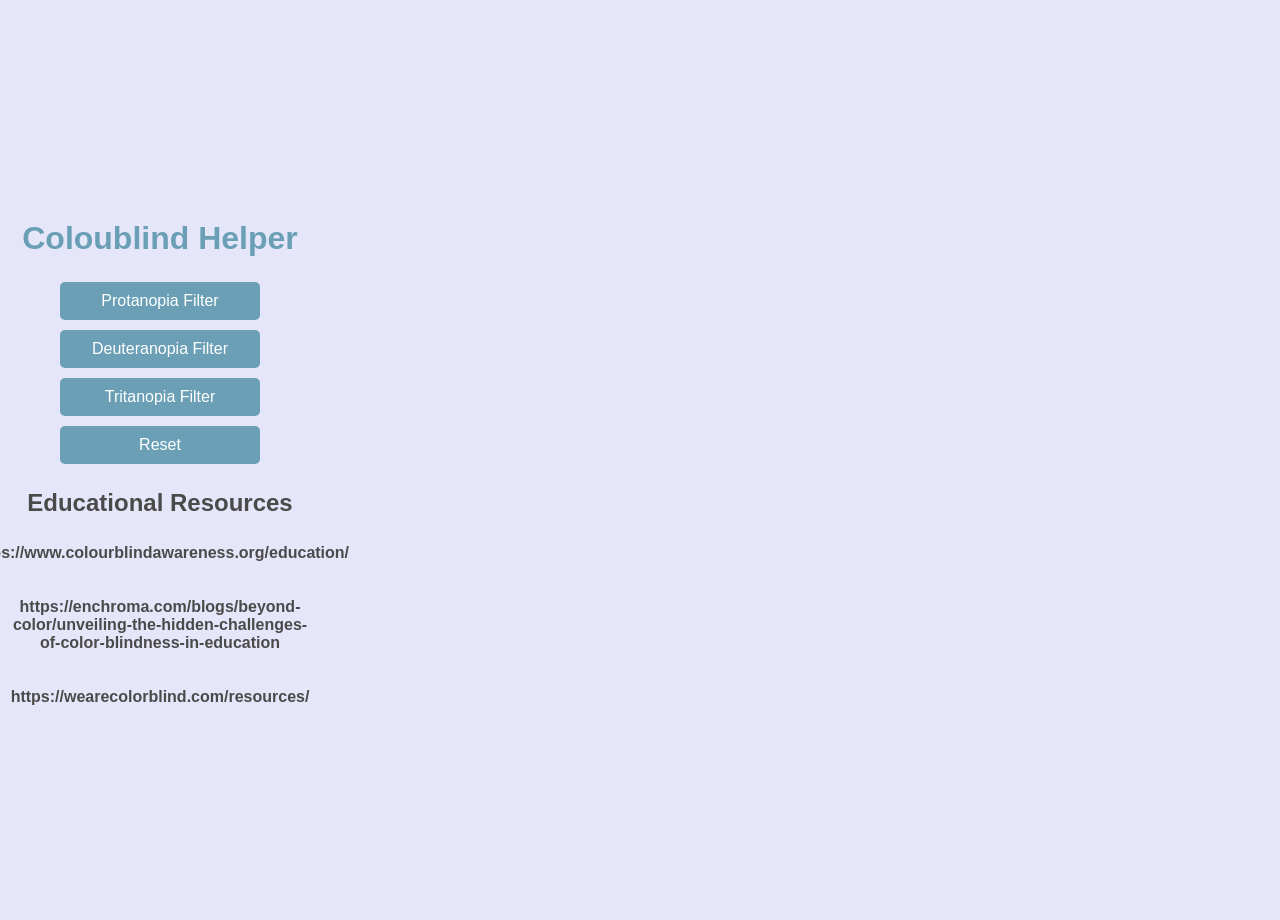
==== frontend/popup.html @ 9570bcc2 "Add files via upload frontend UI upload" ====
<!-- user interface for extension.-->
<!-- <head> contains metadata and resources for doc. not visible on website but important for functionality-->
<!--<body> is for user interaction and visible content.-->
<!DOCTYPE html>
<html>
    <head>
        <title>Coloublind Helper</title>
        <style>
            body{
                width: 300px;
                height: 400px; /* Set a specific height and width */
                overflow: auto; /* Allow scrolling if content exceeds the size */
                font-family:Arial, Helvetica, sans-serif;
                padding: 10px;
                display: flex;
                flex-direction: column;
                justify-content: center;
                align-items: center;
                height: 100vh;
                margin: 0;
                background-color: #e6e6fa; /* Pastel cream background */
                color: #4a4a4a; /* Soft gray text */
            }

            h1{
                text-align: center;
                margin-bottom: 20px;
                color: #6a9fb5; /* Pastel blue */
            }

            button{
                margin:5px 0;
                padding:10px;
                width: 200px;
                border: none;
                border-radius: 5px;
                font-size: 16px;
                cursor: pointer;
                color: #ffffff; /* White text */
                background-color: #6a9fb5; /* Pastel blue */
                transition: background-color 0.3s ease;
            }

            button:hover {
                background-color: #92c9a8; /* Slightly darker pastel green on hover */
            }

            h2{
                text-align: center;
                margin-bottom: 5px;
            }

            h4{
                margin-bottom: 15px; /* Add spacing between resources */
                text-align: center;
            }

        </style>
    </head>

    <body>
        <h1>Coloublind Helper</h1>
        <button id="protanopia">Protanopia Filter</button>
        <button id="deuteranopia">Deuteranopia Filter</button>
        <button id="tritanopia">Tritanopia Filter</button>
        <button id="reset">Reset</button>
        <script src="popup.js"></script>

        <h2>Educational Resources</h2>
        <h4>https://www.colourblindawareness.org/education/</h4>
        <h4>https://enchroma.com/blogs/beyond-color/unveiling-the-hidden-challenges-of-color-blindness-in-education</h4>
        <h4>https://wearecolorblind.com/resources/</h4>
    </body>
</html>
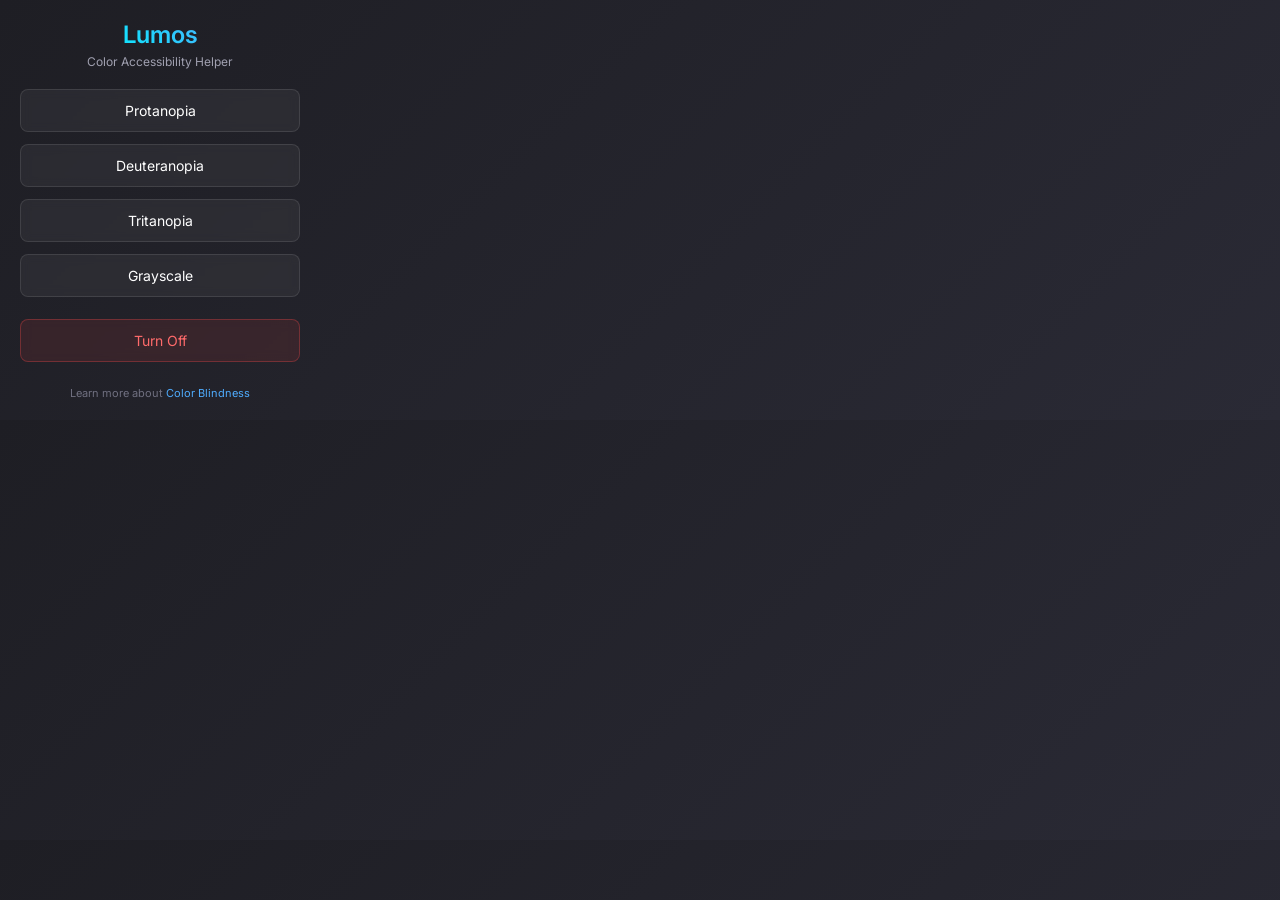
==== commit 01b198f6: "feat: complete UI overhaul, added achromatopsia filter, and updated architecture" ====
--- a/frontend/popup.html
+++ b/frontend/popup.html
@@ -1,74 +1,123 @@
-<!-- user interface for extension.-->
-<!-- <head> contains metadata and resources for doc. not visible on website but important for functionality-->
-<!--<body> is for user interaction and visible content.-->
-<!DOCTYPE html>
-<html>
-    <head>
-        <title>Coloublind Helper</title>
-        <style>
-            body{
-                width: 300px;
-                height: 400px; /* Set a specific height and width */
-                overflow: auto; /* Allow scrolling if content exceeds the size */
-                font-family:Arial, Helvetica, sans-serif;
-                padding: 10px;
-                display: flex;
-                flex-direction: column;
-                justify-content: center;
-                align-items: center;
-                height: 100vh;
-                margin: 0;
-                background-color: #e6e6fa; /* Pastel cream background */
-                color: #4a4a4a; /* Soft gray text */
-            }
-
-            h1{
-                text-align: center;
-                margin-bottom: 20px;
-                color: #6a9fb5; /* Pastel blue */
-            }
-
-            button{
-                margin:5px 0;
-                padding:10px;
-                width: 200px;
-                border: none;
-                border-radius: 5px;
-                font-size: 16px;
-                cursor: pointer;
-                color: #ffffff; /* White text */
-                background-color: #6a9fb5; /* Pastel blue */
-                transition: background-color 0.3s ease;
-            }
-
-            button:hover {
-                background-color: #92c9a8; /* Slightly darker pastel green on hover */
-            }
-
-            h2{
-                text-align: center;
-                margin-bottom: 5px;
-            }
-
-            h4{
-                margin-bottom: 15px; /* Add spacing between resources */
-                text-align: center;
-            }
-
-        </style>
-    </head>
-
-    <body>
-        <h1>Coloublind Helper</h1>
-        <button id="protanopia">Protanopia Filter</button>
-        <button id="deuteranopia">Deuteranopia Filter</button>
-        <button id="tritanopia">Tritanopia Filter</button>
-        <button id="reset">Reset</button>
-        <script src="popup.js"></script>
-
-        <h2>Educational Resources</h2>
-        <h4>https://www.colourblindawareness.org/education/</h4>
-        <h4>https://enchroma.com/blogs/beyond-color/unveiling-the-hidden-challenges-of-color-blindness-in-education</h4>
-        <h4>https://wearecolorblind.com/resources/</h4>
-    </body>
+<!DOCTYPE html>
+<html lang="en">
+<head>
+    <meta charset="UTF-8">
+    <title>Lumos</title>
+    <link href="https://fonts.googleapis.com/css2?family=Inter:wght@400;600&display=swap" rel="stylesheet">
+    <style>
+        body {
+            width: 320px;
+            margin: 0;
+            padding: 20px;
+            font-family: 'Inter', sans-serif;
+            background: linear-gradient(135deg, #1e1e24, #2a2a35);
+            color: #ffffff;
+            display: flex;
+            flex-direction: column;
+            align-items: center;
+            box-sizing: border-box;
+        }
+
+        .header {
+            text-align: center;
+            margin-bottom: 20px;
+        }
+
+        .header h1 {
+            font-size: 24px;
+            margin: 0;
+            font-weight: 600;
+            background: -webkit-linear-gradient(45deg, #00f2fe, #4facfe);
+            -webkit-background-clip: text;
+            -webkit-text-fill-color: transparent;
+        }
+        
+        .header p {
+            font-size: 12px;
+            color: #a0a0b0;
+            margin: 5px 0 0 0;
+        }
+
+        .controls {
+            display: flex;
+            flex-direction: column;
+            width: 100%;
+            gap: 12px;
+        }
+
+        button {
+            background: rgba(255, 255, 255, 0.05);
+            border: 1px solid rgba(255, 255, 255, 0.1);
+            border-radius: 8px;
+            color: #fff;
+            padding: 12px;
+            font-size: 14px;
+            font-family: inherit;
+            cursor: pointer;
+            transition: all 0.2s ease;
+            display: flex;
+            justify-content: center;
+            align-items: center;
+            backdrop-filter: blur(5px);
+        }
+
+        button:hover {
+            background: rgba(255, 255, 255, 0.1);
+            border-color: rgba(255, 255, 255, 0.2);
+            transform: translateY(-1px);
+        }
+
+        button.active {
+            background: rgba(79, 172, 254, 0.15);
+            border-color: #4facfe;
+            box-shadow: 0 0 10px rgba(79, 172, 254, 0.2);
+        }
+
+        .reset-btn {
+            margin-top: 10px;
+            background: rgba(255, 75, 75, 0.1);
+            border-color: rgba(255, 75, 75, 0.3);
+            color: #ff6b6b;
+        }
+
+        .reset-btn:hover {
+            background: rgba(255, 75, 75, 0.2);
+            border-color: rgba(255, 75, 75, 0.5);
+        }
+
+        .footer {
+            margin-top: 24px;
+            font-size: 11px;
+            color: #707080;
+            text-align: center;
+        }
+        .footer a {
+            color: #4facfe;
+            text-decoration: none;
+        }
+        .footer a:hover {
+            text-decoration: underline;
+        }
+    </style>
+</head>
+<body>
+    <div class="header">
+        <h1>Lumos</h1>
+        <p>Color Accessibility Helper</p>
+    </div>
+
+    <div class="controls">
+        <button id="protanopia">Protanopia</button>
+        <button id="deuteranopia">Deuteranopia</button>
+        <button id="tritanopia">Tritanopia</button>
+        <button id="achromatopsia">Grayscale</button>
+        <button id="reset" class="reset-btn">Turn Off</button>
+    </div>
+
+    <div class="footer">
+        Learn more about <a href="https://wearecolorblind.com/" target="_blank">Color Blindness</a>
+    </div>
+
+    <script src="popup.js"></script>
+</body>
 </html>
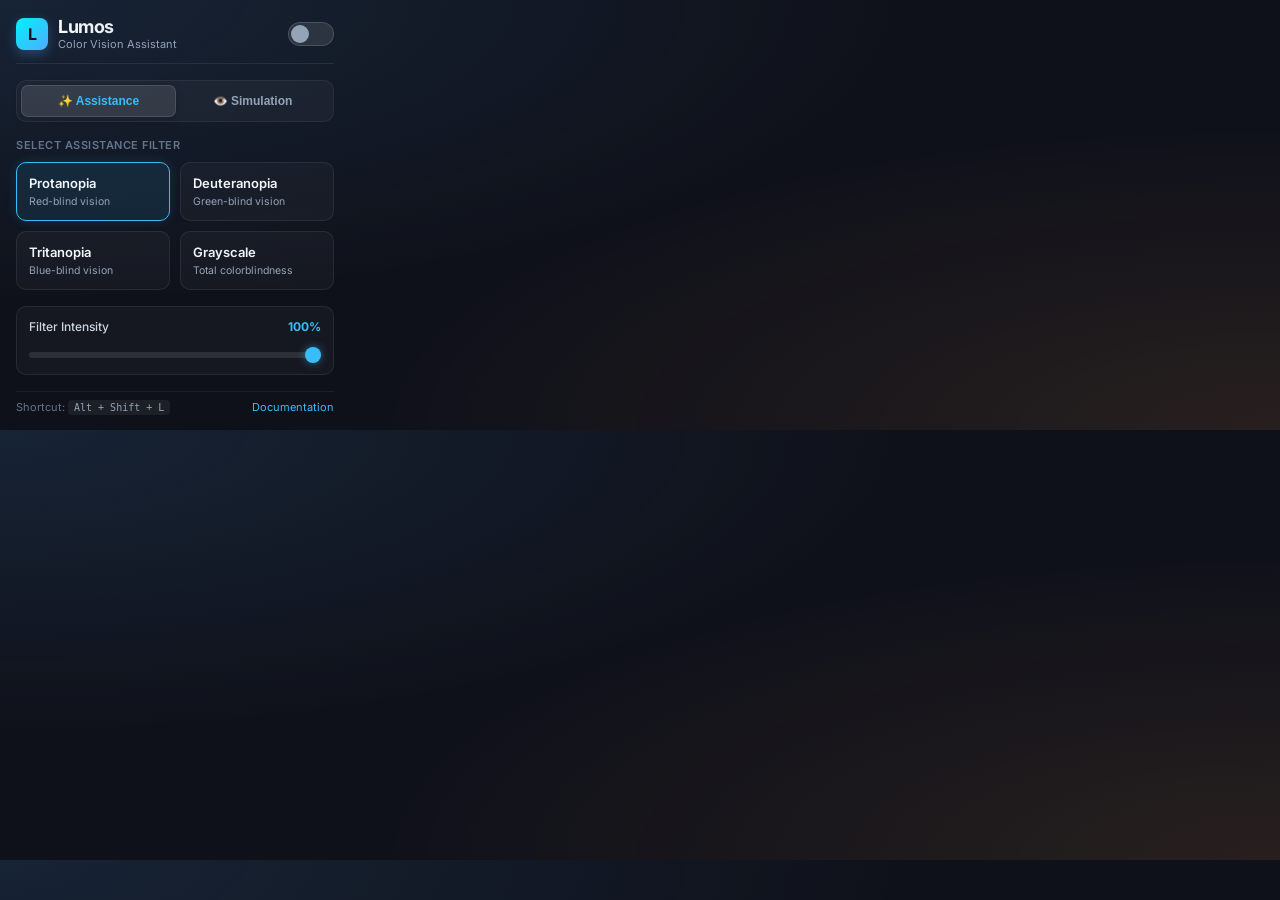
==== commit a9c7c7d7: "feat(extension): MV3 architecture with persistent content script, service worker, dual modes, and po" ====
--- a/frontend/popup.html
+++ b/frontend/popup.html
@@ -3,119 +3,360 @@
 <head>
     <meta charset="UTF-8">
     <title>Lumos</title>
-    <link href="https://fonts.googleapis.com/css2?family=Inter:wght@400;600&display=swap" rel="stylesheet">
+    <link href="https://fonts.googleapis.com/css2?family=Inter:wght@400;500;600;700&display=swap" rel="stylesheet">
     <style>
+        * {
+            box-sizing: border-box;
+            margin: 0;
+            padding: 0;
+            user-select: none;
+        }
+
         body {
-            width: 320px;
-            margin: 0;
-            padding: 20px;
-            font-family: 'Inter', sans-serif;
-            background: linear-gradient(135deg, #1e1e24, #2a2a35);
-            color: #ffffff;
-            display: flex;
-            flex-direction: column;
-            align-items: center;
-            box-sizing: border-box;
+            width: 350px;
+            font-family: 'Inter', system-ui, -apple-system, sans-serif;
+            background: #0f111a;
+            color: #f8fafc;
+            padding: 16px;
+            background-image: 
+                radial-gradient(at 0% 0%, rgba(79, 172, 254, 0.12) 0px, transparent 50%),
+                radial-gradient(at 100% 100%, rgba(255, 159, 67, 0.1) 0px, transparent 50%);
         }
 
         .header {
-            text-align: center;
-            margin-bottom: 20px;
-        }
-
-        .header h1 {
-            font-size: 24px;
-            margin: 0;
-            font-weight: 600;
-            background: -webkit-linear-gradient(45deg, #00f2fe, #4facfe);
+            display: flex;
+            align-items: center;
+            justify-content: space-between;
+            margin-bottom: 16px;
+            padding-bottom: 12px;
+            border-bottom: 1px solid rgba(255, 255, 255, 0.08);
+        }
+
+        .brand {
+            display: flex;
+            align-items: center;
+            gap: 10px;
+        }
+
+        .logo-icon {
+            width: 32px;
+            height: 32px;
+            background: linear-gradient(135deg, #00f2fe, #4facfe);
+            border-radius: 8px;
+            display: flex;
+            align-items: center;
+            justify-content: center;
+            font-weight: 700;
+            font-size: 16px;
+            color: #0f111a;
+            box-shadow: 0 4px 12px rgba(79, 172, 254, 0.3);
+        }
+
+        .brand-text h1 {
+            font-size: 18px;
+            font-weight: 700;
+            letter-spacing: -0.5px;
+            background: linear-gradient(135deg, #ffffff, #cbd5e1);
             -webkit-background-clip: text;
             -webkit-text-fill-color: transparent;
         }
-        
-        .header p {
+
+        .brand-text p {
+            font-size: 11px;
+            color: #94a3b8;
+        }
+
+        /* Power Toggle Switch */
+        .power-toggle {
+            position: relative;
+            display: inline-block;
+            width: 46px;
+            height: 24px;
+        }
+
+        .power-toggle input {
+            opacity: 0;
+            width: 0;
+            height: 0;
+        }
+
+        .toggle-slider {
+            position: absolute;
+            cursor: pointer;
+            top: 0; left: 0; right: 0; bottom: 0;
+            background-color: rgba(255, 255, 255, 0.1);
+            transition: .3s cubic-bezier(0.4, 0, 0.2, 1);
+            border-radius: 24px;
+            border: 1px solid rgba(255, 255, 255, 0.15);
+        }
+
+        .toggle-slider:before {
+            position: absolute;
+            content: "";
+            height: 18px;
+            width: 18px;
+            left: 2px;
+            bottom: 2px;
+            background-color: #94a3b8;
+            transition: .3s cubic-bezier(0.4, 0, 0.2, 1);
+            border-radius: 50%;
+        }
+
+        input:checked + .toggle-slider {
+            background: linear-gradient(135deg, #00f2fe, #4facfe);
+            border-color: transparent;
+            box-shadow: 0 0 12px rgba(79, 172, 254, 0.4);
+        }
+
+        input:checked + .toggle-slider:before {
+            transform: translateX(22px);
+            background-color: #0f111a;
+        }
+
+        /* Mode Tabs */
+        .tab-container {
+            display: flex;
+            background: rgba(255, 255, 255, 0.04);
+            border-radius: 10px;
+            padding: 4px;
+            margin-bottom: 16px;
+            border: 1px solid rgba(255, 255, 255, 0.06);
+        }
+
+        .tab-btn {
+            flex: 1;
+            padding: 8px 12px;
             font-size: 12px;
-            color: #a0a0b0;
-            margin: 5px 0 0 0;
-        }
-
-        .controls {
-            display: flex;
-            flex-direction: column;
-            width: 100%;
-            gap: 12px;
-        }
-
-        button {
-            background: rgba(255, 255, 255, 0.05);
-            border: 1px solid rgba(255, 255, 255, 0.1);
-            border-radius: 8px;
-            color: #fff;
-            padding: 12px;
-            font-size: 14px;
-            font-family: inherit;
+            font-weight: 600;
+            background: transparent;
+            border: none;
+            color: #94a3b8;
+            border-radius: 7px;
             cursor: pointer;
             transition: all 0.2s ease;
             display: flex;
+            align-items: center;
             justify-content: center;
-            align-items: center;
-            backdrop-filter: blur(5px);
-        }
-
-        button:hover {
+            gap: 6px;
+        }
+
+        .tab-btn.active {
             background: rgba(255, 255, 255, 0.1);
-            border-color: rgba(255, 255, 255, 0.2);
+            color: #ffffff;
+            box-shadow: 0 2px 8px rgba(0, 0, 0, 0.2);
+            border: 1px solid rgba(255, 255, 255, 0.12);
+        }
+
+        .tab-btn[data-mode="assist"].active {
+            color: #38bdf8;
+        }
+
+        .tab-btn[data-mode="simulate"].active {
+            color: #fb923c;
+        }
+
+        /* Section Title */
+        .section-label {
+            font-size: 11px;
+            font-weight: 600;
+            text-transform: uppercase;
+            letter-spacing: 0.5px;
+            color: #64748b;
+            margin-bottom: 10px;
+        }
+
+        /* Filter Grid */
+        .filter-grid {
+            display: grid;
+            grid-template-columns: 1fr 1fr;
+            gap: 10px;
+            margin-bottom: 16px;
+        }
+
+        .filter-card {
+            background: rgba(255, 255, 255, 0.03);
+            border: 1px solid rgba(255, 255, 255, 0.08);
+            border-radius: 10px;
+            padding: 12px;
+            cursor: pointer;
+            transition: all 0.2s ease;
+            display: flex;
+            flex-direction: column;
+            gap: 4px;
+        }
+
+        .filter-card:hover {
+            background: rgba(255, 255, 255, 0.06);
+            border-color: rgba(255, 255, 255, 0.15);
             transform: translateY(-1px);
         }
 
-        button.active {
-            background: rgba(79, 172, 254, 0.15);
-            border-color: #4facfe;
-            box-shadow: 0 0 10px rgba(79, 172, 254, 0.2);
-        }
-
-        .reset-btn {
-            margin-top: 10px;
-            background: rgba(255, 75, 75, 0.1);
-            border-color: rgba(255, 75, 75, 0.3);
-            color: #ff6b6b;
-        }
-
-        .reset-btn:hover {
-            background: rgba(255, 75, 75, 0.2);
-            border-color: rgba(255, 75, 75, 0.5);
-        }
-
+        .filter-card.active {
+            background: rgba(56, 189, 248, 0.1);
+            border-color: #38bdf8;
+            box-shadow: 0 0 12px rgba(56, 189, 248, 0.15);
+        }
+
+        body[data-active-mode="simulate"] .filter-card.active {
+            background: rgba(251, 146, 60, 0.1);
+            border-color: #fb923c;
+            box-shadow: 0 0 12px rgba(251, 146, 60, 0.15);
+        }
+
+        .filter-title {
+            font-size: 13px;
+            font-weight: 600;
+            color: #f1f5f9;
+        }
+
+        .filter-desc {
+            font-size: 10.5px;
+            color: #94a3b8;
+        }
+
+        /* Slider Control */
+        .slider-section {
+            background: rgba(255, 255, 255, 0.03);
+            border: 1px solid rgba(255, 255, 255, 0.08);
+            border-radius: 10px;
+            padding: 12px;
+            margin-bottom: 16px;
+        }
+
+        .slider-header {
+            display: flex;
+            justify-content: space-between;
+            align-items: center;
+            margin-bottom: 8px;
+            font-size: 12px;
+            font-weight: 500;
+            color: #cbd5e1;
+        }
+
+        .slider-val {
+            font-weight: 700;
+            color: #38bdf8;
+        }
+
+        body[data-active-mode="simulate"] .slider-val {
+            color: #fb923c;
+        }
+
+        input[type=range] {
+            width: 100%;
+            -webkit-appearance: none;
+            background: rgba(255, 255, 255, 0.1);
+            height: 6px;
+            border-radius: 3px;
+            outline: none;
+        }
+
+        input[type=range]::-webkit-slider-thumb {
+            -webkit-appearance: none;
+            appearance: none;
+            width: 16px;
+            height: 16px;
+            border-radius: 50%;
+            background: #38bdf8;
+            cursor: pointer;
+            box-shadow: 0 0 8px rgba(56, 189, 248, 0.5);
+            transition: all 0.15s ease;
+        }
+
+        body[data-active-mode="simulate"] input[type=range]::-webkit-slider-thumb {
+            background: #fb923c;
+            box-shadow: 0 0 8px rgba(251, 146, 60, 0.5);
+        }
+
+        /* Footer & Hotkey */
         .footer {
-            margin-top: 24px;
+            display: flex;
+            justify-content: space-between;
+            align-items: center;
             font-size: 11px;
-            color: #707080;
-            text-align: center;
-        }
-        .footer a {
-            color: #4facfe;
+            color: #64748b;
+            padding-top: 8px;
+            border-top: 1px solid rgba(255, 255, 255, 0.06);
+        }
+
+        .hotkey-badge {
+            background: rgba(255, 255, 255, 0.06);
+            padding: 2px 6px;
+            border-radius: 4px;
+            font-family: monospace;
+            color: #94a3b8;
+            font-size: 10px;
+        }
+
+        a {
+            color: #38bdf8;
             text-decoration: none;
         }
-        .footer a:hover {
+
+        a:hover {
             text-decoration: underline;
         }
     </style>
 </head>
-<body>
+<body data-active-mode="assist">
     <div class="header">
-        <h1>Lumos</h1>
-        <p>Color Accessibility Helper</p>
-    </div>
-
-    <div class="controls">
-        <button id="protanopia">Protanopia</button>
-        <button id="deuteranopia">Deuteranopia</button>
-        <button id="tritanopia">Tritanopia</button>
-        <button id="achromatopsia">Grayscale</button>
-        <button id="reset" class="reset-btn">Turn Off</button>
-    </div>
-
+        <div class="brand">
+            <div class="logo-icon">L</div>
+            <div class="brand-text">
+                <h1>Lumos</h1>
+                <p id="subheading-text">Color Vision Assistant</p>
+            </div>
+        </div>
+        <label class="power-toggle" title="Toggle Lumos On/Off">
+            <input type="checkbox" id="power-switch">
+            <span class="toggle-slider"></span>
+        </label>
+    </div>
+
+    <!-- Mode Tabs -->
+    <div class="tab-container">
+        <button class="tab-btn active" data-mode="assist" id="tab-assist">
+            <span>✨ Assistance</span>
+        </button>
+        <button class="tab-btn" data-mode="simulate" id="tab-simulate">
+            <span>👁️ Simulation</span>
+        </button>
+    </div>
+
+    <!-- Filter Selection Grid -->
+    <div class="section-label" id="grid-label">Select Assistance Filter</div>
+    <div class="filter-grid">
+        <div class="filter-card active" data-type="protanopia">
+            <div class="filter-title">Protanopia</div>
+            <div class="filter-desc">Red-blind vision</div>
+        </div>
+        <div class="filter-card" data-type="deuteranopia">
+            <div class="filter-title">Deuteranopia</div>
+            <div class="filter-desc">Green-blind vision</div>
+        </div>
+        <div class="filter-card" data-type="tritanopia">
+            <div class="filter-title">Tritanopia</div>
+            <div class="filter-desc">Blue-blind vision</div>
+        </div>
+        <div class="filter-card" data-type="achromatopsia">
+            <div class="filter-title">Grayscale</div>
+            <div class="filter-desc">Total colorblindness</div>
+        </div>
+    </div>
+
+    <!-- Severity Slider -->
+    <div class="slider-section">
+        <div class="slider-header">
+            <span>Filter Intensity</span>
+            <span class="slider-val" id="intensity-val">100%</span>
+        </div>
+        <input type="range" id="intensity-slider" min="10" max="100" value="100" step="5">
+    </div>
+
+    <!-- Footer & Hotkey -->
     <div class="footer">
-        Learn more about <a href="https://wearecolorblind.com/" target="_blank">Color Blindness</a>
+        <span>Shortcut: <span class="hotkey-badge">Alt + Shift + L</span></span>
+        <a href="https://github.com/nitya-vettical/Lumos" target="_blank">Documentation</a>
     </div>
 
     <script src="popup.js"></script>
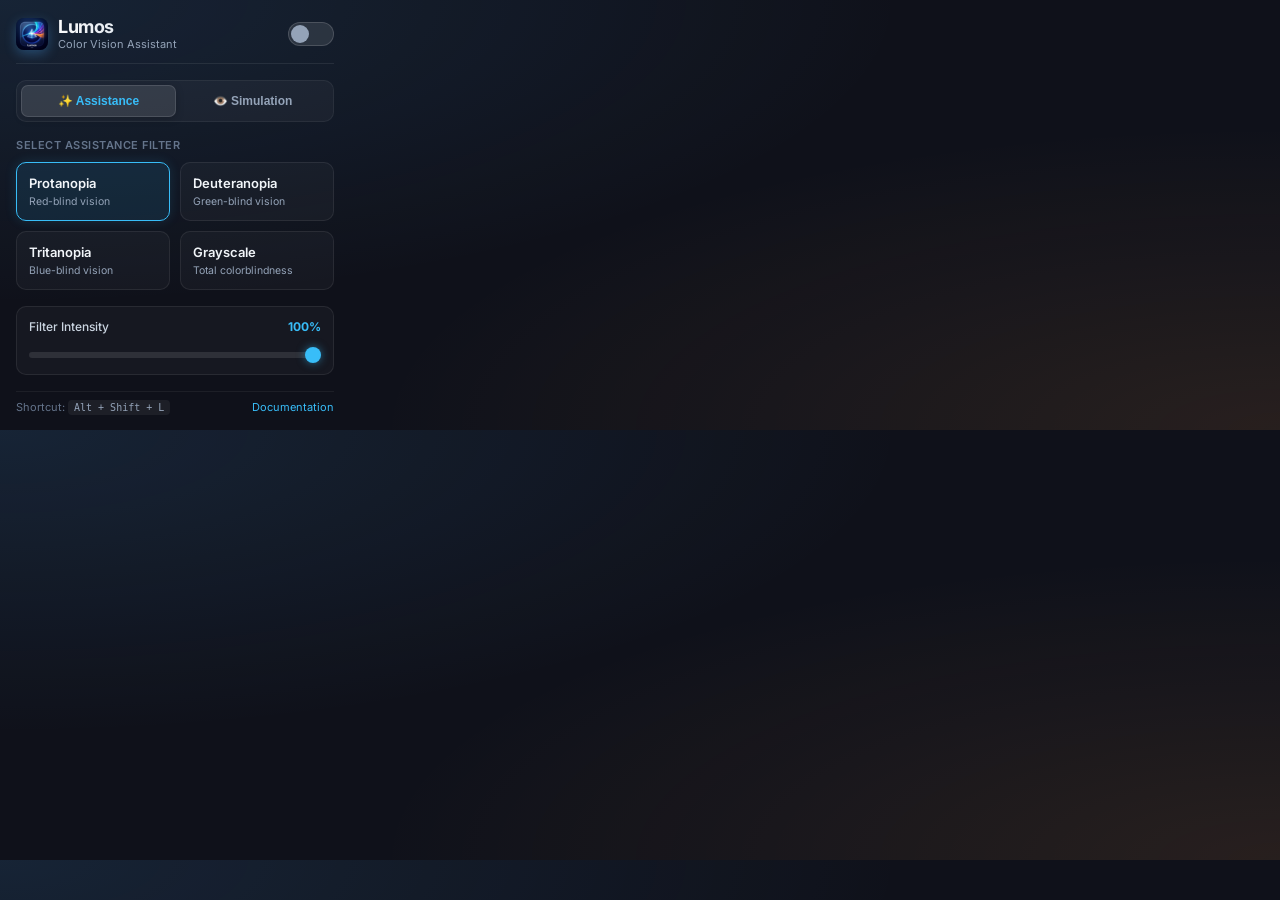
==== commit 7cf40af6: "style: update app icon assets with glowing spectrum prism design" ====
--- a/frontend/popup.html
+++ b/frontend/popup.html
@@ -41,15 +41,9 @@
         .logo-icon {
             width: 32px;
             height: 32px;
-            background: linear-gradient(135deg, #00f2fe, #4facfe);
             border-radius: 8px;
-            display: flex;
-            align-items: center;
-            justify-content: center;
-            font-weight: 700;
-            font-size: 16px;
-            color: #0f111a;
             box-shadow: 0 4px 12px rgba(79, 172, 254, 0.3);
+            object-fit: cover;
         }
 
         .brand-text h1 {
@@ -301,7 +295,7 @@
 <body data-active-mode="assist">
     <div class="header">
         <div class="brand">
-            <div class="logo-icon">L</div>
+            <img src="icon48.png" alt="Lumos" class="logo-icon">
             <div class="brand-text">
                 <h1>Lumos</h1>
                 <p id="subheading-text">Color Vision Assistant</p>
